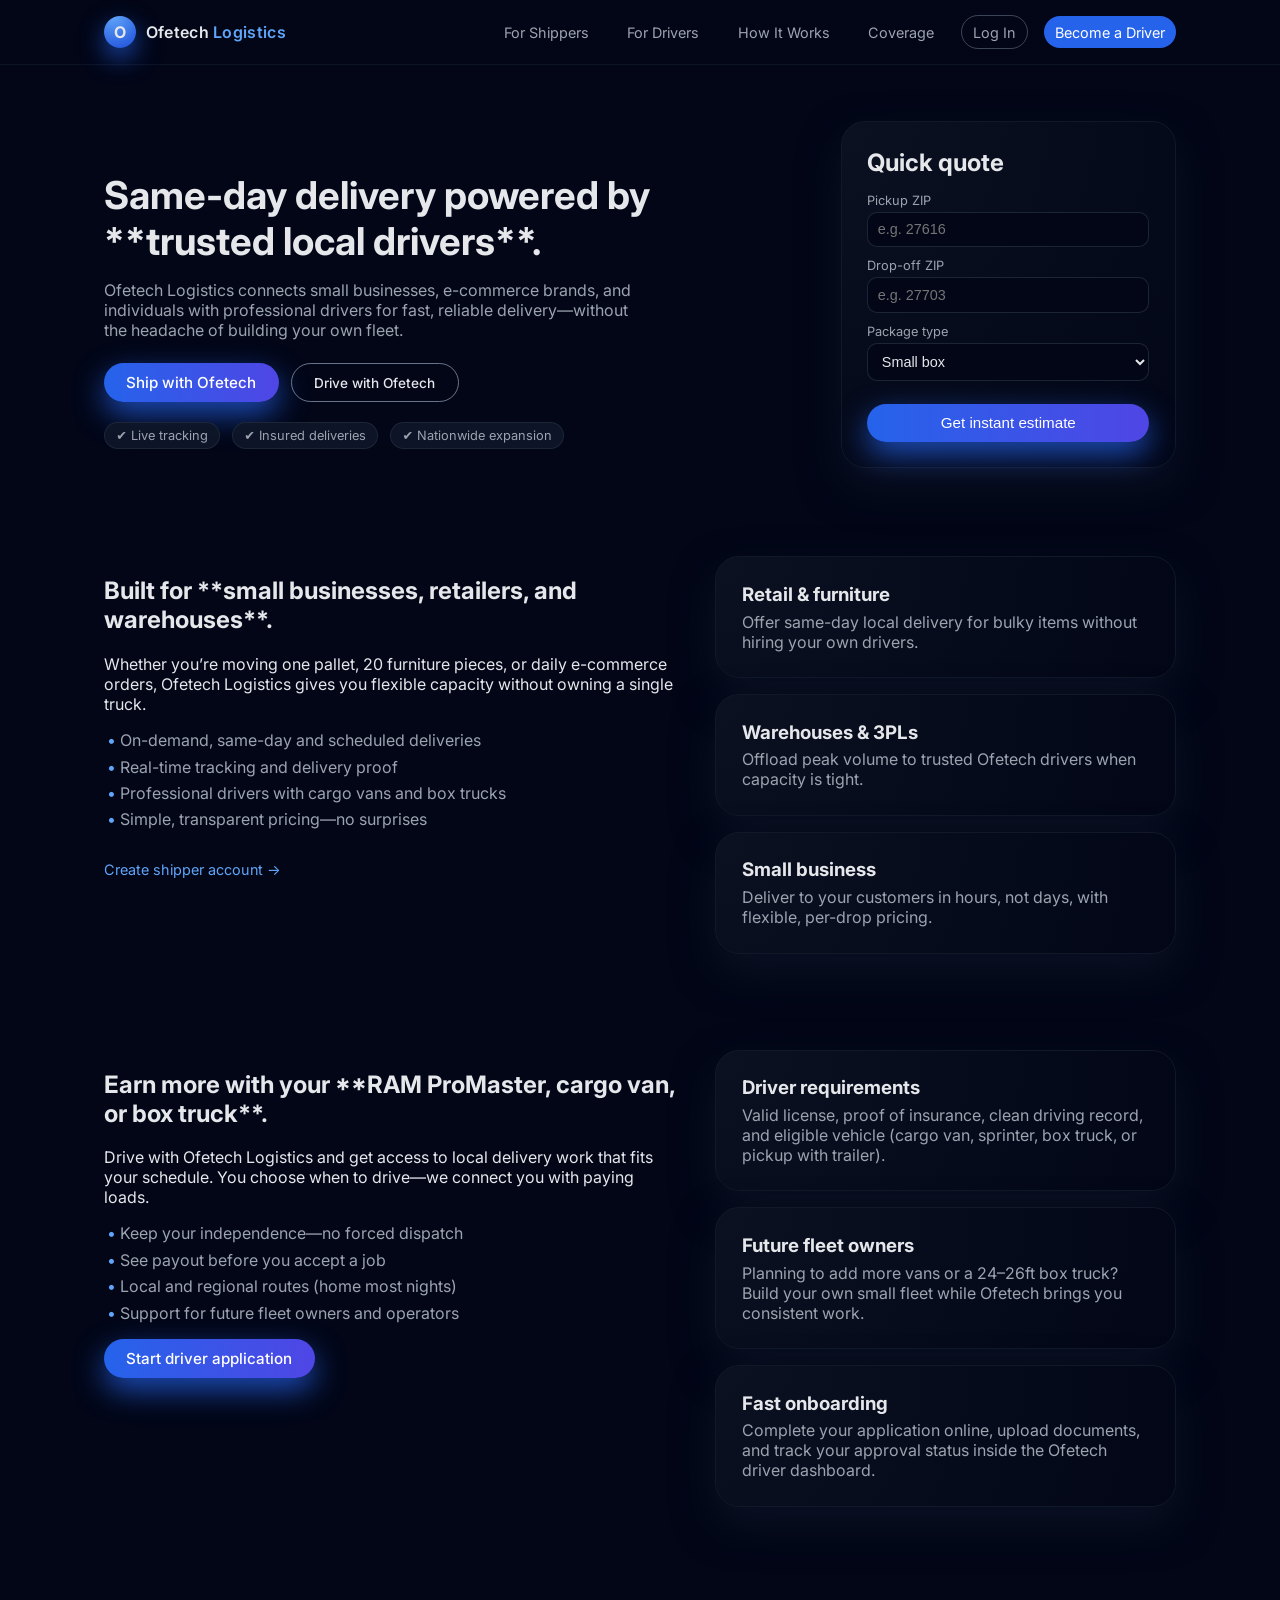
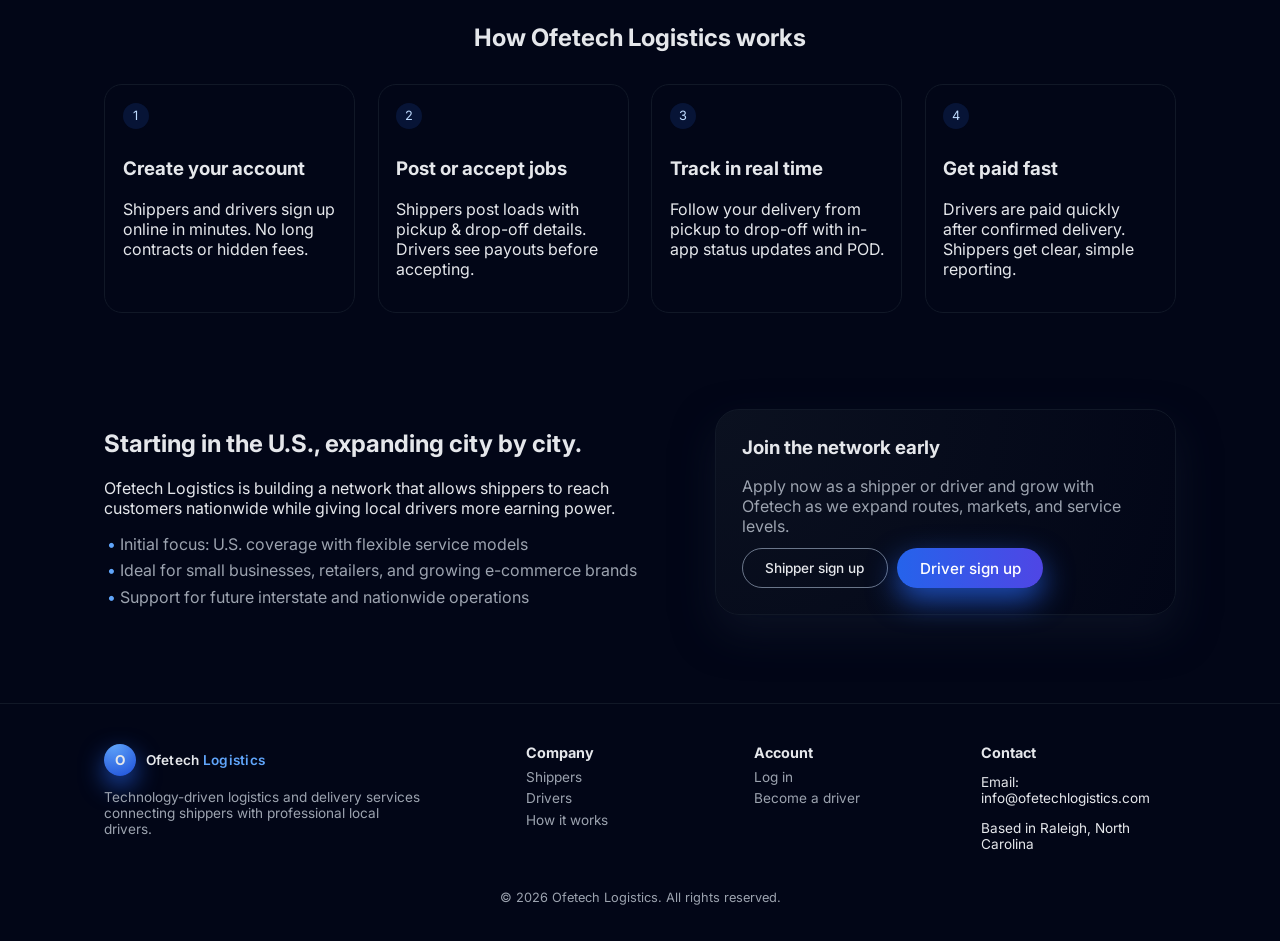
==== index.html @ 064f71fd "initial commit" ====
<!DOCTYPE html>
<html lang="en">
<head>
  <meta charset="UTF-8" />
  <meta name="viewport" content="width=device-width, initial-scale=1.0" />
  <title>Ofetech Logistics | Fast Local Delivery & Last-Mile Solutions</title>
  <meta name="description" content="Ofetech Logistics connects shippers with professional drivers for same-day and last-mile delivery across the U.S." />
  <link rel="preconnect" href="https://fonts.googleapis.com" />
  <link rel="preconnect" href="https://fonts.gstatic.com" crossorigin />
  <link href="https://fonts.googleapis.com/css2?family=Inter:wght@400;500;600;700&display=swap" rel="stylesheet" />
  <link rel="stylesheet" href="assets/css/styles.css" />
</head>
<body>
  <header class="site-header">
    <div class="container header-inner">
      <div class="logo">
        <span class="logo-mark">O</span>
        <span class="logo-text">Ofetech <span>Logistics</span></span>
      </div>

      <nav class="nav-desktop">
        <a href="#shippers">For Shippers</a>
        <a href="#drivers">For Drivers</a>
        <a href="#how-it-works">How It Works</a>
        <a href="#coverage">Coverage</a>
        <a href="login.html" class="nav-link-ghost">Log In</a>
        <a href="driver-signup.html" class="nav-link-primary">Become a Driver</a>
      </nav>

      <button class="nav-toggle" onclick="toggleMobileNav()">
        ☰
      </button>
    </div>

    <nav id="nav-mobile" class="nav-mobile">
      <a href="#shippers" onclick="toggleMobileNav()">For Shippers</a>
      <a href="#drivers" onclick="toggleMobileNav()">For Drivers</a>
      <a href="#how-it-works" onclick="toggleMobileNav()">How It Works</a>
      <a href="#coverage" onclick="toggleMobileNav()">Coverage</a>
      <a href="login.html" onclick="toggleMobileNav()">Log In</a>
      <a href="driver-signup.html" onclick="toggleMobileNav()">Become a Driver</a>
    </nav>
  </header>

  <main>
    <!-- Hero -->
    <section class="hero">
      <div class="container hero-grid">
        <div class="hero-copy">
          <h1>Same-day delivery powered by **trusted local drivers**.</h1>
          <p>
            Ofetech Logistics connects small businesses, e-commerce brands, and individuals
            with professional drivers for fast, reliable delivery—without the headache of
            building your own fleet.
          </p>
          <div class="hero-actions">
            <a href="#shippers" class="btn-primary">Ship with Ofetech</a>
            <a href="driver-signup.html" class="btn-outline">Drive with Ofetech</a>
          </div>
          <div class="hero-meta">
            <span>✔ Live tracking</span>
            <span>✔ Insured deliveries</span>
            <span>✔ Nationwide expansion</span>
          </div>
        </div>

        <div class="hero-panel">
          <div class="card hero-card">
            <h2>Quick quote</h2>
            <form id="quote-form">
              <label>
                Pickup ZIP
                <input type="text" name="pickup" required placeholder="e.g. 27616" />
              </label>
              <label>
                Drop-off ZIP
                <input type="text" name="dropoff" required placeholder="e.g. 27703" />
              </label>
              <label>
                Package type
                <select name="package">
                  <option value="small">Small box</option>
                  <option value="medium">Medium box</option>
                  <option value="large">Large box</option>
                  <option value="furniture">Furniture / Large item</option>
                  <option value="pallet">Pallet / Freight</option>
                </select>
              </label>
              <button type="submit" class="btn-primary-full">Get instant estimate</button>
              <p class="form-note" id="quote-result"></p>
            </form>
          </div>
        </div>
      </div>
    </section>

    <!-- Shippers section -->
    <section id="shippers" class="section">
      <div class="container section-grid">
        <div>
          <h2>Built for **small businesses, retailers, and warehouses**.</h2>
          <p>
            Whether you’re moving one pallet, 20 furniture pieces, or daily e-commerce
            orders, Ofetech Logistics gives you flexible capacity without owning a single
            truck.
          </p>
          <ul class="feature-list">
            <li>On-demand, same-day and scheduled deliveries</li>
            <li>Real-time tracking and delivery proof</li>
            <li>Professional drivers with cargo vans and box trucks</li>
            <li>Simple, transparent pricing—no surprises</li>
          </ul>
          <a href="login.html" class="link-cta">Create shipper account →</a>
        </div>
        <div class="card-list">
          <div class="card">
            <h3>Retail & furniture</h3>
            <p>Offer same-day local delivery for bulky items without hiring your own drivers.</p>
          </div>
          <div class="card">
            <h3>Warehouses & 3PLs</h3>
            <p>Offload peak volume to trusted Ofetech drivers when capacity is tight.</p>
          </div>
          <div class="card">
            <h3>Small business</h3>
            <p>Deliver to your customers in hours, not days, with flexible, per-drop pricing.</p>
          </div>
        </div>
      </div>
    </section>

    <!-- Drivers section -->
    <section id="drivers" class="section section-alt">
      <div class="container section-grid">
        <div>
          <h2>Earn more with your **RAM ProMaster, cargo van, or box truck**.</h2>
          <p>
            Drive with Ofetech Logistics and get access to local delivery work that fits
            your schedule. You choose when to drive—we connect you with paying loads.
          </p>
          <ul class="feature-list">
            <li>Keep your independence—no forced dispatch</li>
            <li>See payout before you accept a job</li>
            <li>Local and regional routes (home most nights)</li>
            <li>Support for future fleet owners and operators</li>
          </ul>
          <a href="driver-signup.html" class="btn-primary">Start driver application</a>
        </div>
        <div class="card-list">
          <div class="card">
            <h3>Driver requirements</h3>
            <p>
              Valid license, proof of insurance, clean driving record, and eligible vehicle
              (cargo van, sprinter, box truck, or pickup with trailer).
            </p>
          </div>
          <div class="card">
            <h3>Future fleet owners</h3>
            <p>
              Planning to add more vans or a 24–26ft box truck? Build your own small fleet
              while Ofetech brings you consistent work.
            </p>
          </div>
          <div class="card">
            <h3>Fast onboarding</h3>
            <p>
              Complete your application online, upload documents, and track your approval
              status inside the Ofetech driver dashboard.
            </p>
          </div>
        </div>
      </div>
    </section>

    <!-- How it works -->
    <section id="how-it-works" class="section">
      <div class="container">
        <h2 class="section-title">How Ofetech Logistics works</h2>
        <div class="steps-grid">
          <div class="step">
            <span class="step-number">1</span>
            <h3>Create your account</h3>
            <p>Shippers and drivers sign up online in minutes. No long contracts or hidden fees.</p>
          </div>
          <div class="step">
            <span class="step-number">2</span>
            <h3>Post or accept jobs</h3>
            <p>Shippers post loads with pickup & drop-off details. Drivers see payouts before accepting.</p>
          </div>
          <div class="step">
            <span class="step-number">3</span>
            <h3>Track in real time</h3>
            <p>Follow your delivery from pickup to drop-off with in-app status updates and POD.</p>
          </div>
          <div class="step">
            <span class="step-number">4</span>
            <h3>Get paid fast</h3>
            <p>Drivers are paid quickly after confirmed delivery. Shippers get clear, simple reporting.</p>
          </div>
        </div>
      </div>
    </section>

    <!-- Coverage -->
    <section id="coverage" class="section section-alt">
      <div class="container section-grid">
        <div>
          <h2>Starting in the U.S., expanding city by city.</h2>
          <p>
            Ofetech Logistics is building a network that allows shippers to reach customers
            nationwide while giving local drivers more earning power.
          </p>
          <ul class="feature-list">
            <li>Initial focus: U.S. coverage with flexible service models</li>
            <li>Ideal for small businesses, retailers, and growing e-commerce brands</li>
            <li>Support for future interstate and nationwide operations</li>
          </ul>
        </div>
        <div class="card coverage-card">
          <h3>Join the network early</h3>
          <p>
            Apply now as a shipper or driver and grow with Ofetech as we expand routes,
            markets, and service levels.
          </p>
          <div class="coverage-actions">
            <a href="login.html" class="btn-outline">Shipper sign up</a>
            <a href="driver-signup.html" class="btn-primary">Driver sign up</a>
          </div>
        </div>
      </div>
    </section>
  </main>

  <footer class="site-footer">
    <div class="container footer-grid">
      <div>
        <div class="logo footer-logo">
          <span class="logo-mark">O</span>
          <span class="logo-text">Ofetech <span>Logistics</span></span>
        </div>
        <p class="footer-text">
          Technology-driven logistics and delivery services connecting shippers with
          professional local drivers.
        </p>
      </div>
      <div>
        <h4>Company</h4>
        <a href="#shippers">Shippers</a>
        <a href="#drivers">Drivers</a>
        <a href="#how-it-works">How it works</a>
      </div>
      <div>
        <h4>Account</h4>
        <a href="login.html">Log in</a>
        <a href="driver-signup.html">Become a driver</a>
      </div>
      <div>
        <h4>Contact</h4>
        <p>Email: info@ofetechlogistics.com</p>
        <p>Based in Raleigh, North Carolina</p>
      </div>
    </div>
    <div class="footer-bottom">
      <p>© <span id="year"></span> Ofetech Logistics. All rights reserved.</p>
    </div>
  </footer>

  <script src="assets/js/app.js"></script>
</body>
</html>
---- assets/css/styles.css ----
:root {
  --bg: #040711;
  --bg-alt: #070b1f;
  --card-bg: #0c1024;
  --accent: #2563eb;
  --accent-soft: rgba(37, 99, 235, 0.15);
  --accent-strong: #1d4ed8;
  --text: #e5e7eb;
  --muted: #9ca3af;
  --border: #111827;
  --danger: #f97373;
  --radius-lg: 18px;
  --radius-xl: 24px;
  --shadow-soft: 0 18px 40px rgba(15, 23, 42, 0.65);
}

*,
*::before,
*::after {
  box-sizing: border-box;
}

html,
body {
  margin: 0;
  padding: 0;
  font-family: "Inter", system-ui, -apple-system, BlinkMacSystemFont, sans-serif;
  background: radial-gradient(circle at top, #020617 0, #020617 35%, #020617 100%);
  color: var(--text);
}

body.page-alt {
  background: radial-gradient(circle at top, #020617 0, #020617 40%, #020617 100%);
}

body.page-dashboard {
  background: #020617;
}

/* Layout */
.container {
  width: 100%;
  max-width: 1120px;
  margin: 0 auto;
  padding: 0 1.5rem;
}

/* Header */
.site-header {
  position: sticky;
  top: 0;
  z-index: 40;
  background: linear-gradient(to bottom, rgba(2, 6, 23, 0.98), rgba(2, 6, 23, 0.9));
  border-bottom: 1px solid rgba(15, 23, 42, 0.8);
  backdrop-filter: blur(16px);
}

.simple-header {
  position: static;
}

.header-inner {
  display: flex;
  align-items: center;
  justify-content: space-between;
  height: 64px;
}

/* Logo */
.logo {
  display: flex;
  align-items: center;
  gap: 0.6rem;
}

.logo-mark {
  width: 32px;
  height: 32px;
  border-radius: 999px;
  background: radial-gradient(circle at 30% 0, #60a5fa, #1d4ed8);
  display: inline-flex;
  align-items: center;
  justify-content: center;
  font-weight: 700;
  color: #e5e7eb;
  box-shadow: 0 10px 25px rgba(37, 99, 235, 0.7);
}

.logo-text {
  font-weight: 600;
  letter-spacing: 0.02em;
}

.logo-text span {
  color: #60a5fa;
}

/* Nav */
.nav-desktop {
  display: flex;
  align-items: center;
  gap: 1rem;
  font-size: 0.9rem;
}

.nav-desktop a {
  color: var(--muted);
  text-decoration: none;
  padding: 0.45rem 0.7rem;
  border-radius: 999px;
  transition: 0.18s ease;
}

.nav-desktop a:hover {
  color: #e5e7eb;
  background: rgba(15, 23, 42, 0.95);
}

.nav-link-primary {
  background: var(--accent);
  color: white !important;
  padding-inline: 0.95rem;
}

.nav-link-primary:hover {
  background: var(--accent-strong);
}

.nav-link-ghost {
  border: 1px solid rgba(148, 163, 184, 0.4);
}

/* Mobile nav */
.nav-toggle {
  display: none;
  background: transparent;
  border: 1px solid rgba(148, 163, 184, 0.4);
  border-radius: 999px;
  width: 34px;
  height: 34px;
  color: #e5e7eb;
}

.nav-mobile {
  display: none;
  flex-direction: column;
  padding: 0.75rem 1.5rem 1rem;
  gap: 0.5rem;
  background: #020617;
  border-bottom: 1px solid #111827;
}

.nav-mobile a {
  text-decoration: none;
  color: var(--muted);
  padding: 0.4rem 0;
}

/* Hero */
.hero {
  padding: 3.5rem 0 2.5rem;
}

.hero-grid {
  display: grid;
  grid-template-columns: minmax(0, 1.4fr) minmax(0, 1.1fr);
  gap: 2.5rem;
  align-items: center;
}

.hero-copy h1 {
  font-size: clamp(1.9rem, 3vw, 2.4rem);
  line-height: 1.2;
  margin-bottom: 1rem;
}

.hero-copy h1 strong {
  color: #60a5fa;
}

.hero-copy p {
  color: var(--muted);
  max-width: 34rem;
}

.hero-actions {
  display: flex;
  flex-wrap: wrap;
  gap: 0.75rem;
  margin-top: 1.4rem;
}

.btn-primary,
.btn-outline,
.btn-primary-full {
  border-radius: 999px;
  padding: 0.65rem 1.4rem;
  border: none;
  cursor: pointer;
  font-weight: 500;
  font-size: 0.95rem;
  text-decoration: none;
  display: inline-flex;
  align-items: center;
  justify-content: center;
  gap: 0.4rem;
}

.btn-primary,
.btn-primary-full {
  background: linear-gradient(to right, #2563eb, #4f46e5);
  color: white;
  box-shadow: 0 12px 30px rgba(37, 99, 235, 0.75);
}

.btn-outline {
  border: 1px solid rgba(148, 163, 184, 0.7);
  background: transparent;
  color: var(--text);
}

.btn-primary-full {
  width: 100%;
  margin-top: 0.75rem;
}

.hero-meta {
  display: flex;
  flex-wrap: wrap;
  gap: 0.75rem;
  margin-top: 1.25rem;
  font-size: 0.8rem;
  color: var(--muted);
}

.hero-meta span {
  padding: 0.3rem 0.7rem;
  border-radius: 999px;
  background: rgba(15, 23, 42, 0.9);
  border: 1px solid rgba(31, 41, 55, 0.9);
}

/* Hero panel */
.hero-panel {
  display: flex;
  justify-content: flex-end;
}

.card {
  background: radial-gradient(circle at top left, #0b1120, #020617);
  border-radius: var(--radius-xl);
  padding: 1.6rem;
  border: 1px solid #111827;
  box-shadow: var(--shadow-soft);
}

.hero-card h2 {
  margin-top: 0;
  margin-bottom: 1rem;
}

.hero-card label {
  display: block;
  font-size: 0.8rem;
  color: var(--muted);
  margin-bottom: 0.7rem;
}

.hero-card input,
.hero-card select,
.auth-card input,
.auth-card select,
.auth-card textarea {
  width: 100%;
  margin-top: 0.25rem;
  padding: 0.55rem 0.6rem;
  border-radius: 10px;
  border: 1px solid rgba(31, 41, 55, 0.9);
  background: #020617;
  color: #e5e7eb;
  font-size: 0.9rem;
}

.hero-card input:focus,
.hero-card select:focus,
.auth-card input:focus,
.auth-card select:focus,
.auth-card textarea:focus {
  outline: none;
  border-color: #2563eb;
  box-shadow: 0 0 0 1px rgba(37, 99, 235, 0.6);
}

.form-note {
  font-size: 0.8rem;
  color: var(--muted);
  margin-top: 0.5rem;
}

/* Sections */
.section {
  padding: 3rem 0;
}

.section-alt {
  background: radial-gradient(circle at top, #020617 0, #020617 40%, #020617 100%);
}

.section-grid {
  display: grid;
  grid-template-columns: minmax(0, 1.5fr) minmax(0, 1.2fr);
  gap: 2.2rem;
  align-items: flex-start;
}

.section-title {
  text-align: center;
  margin-bottom: 2rem;
}

.feature-list {
  padding-left: 1rem;
  list-style: none;
  color: var(--muted);
}

.feature-list li {
  position: relative;
  margin-bottom: 0.4rem;
}

.feature-list li::before {
  content: "•";
  position: absolute;
  left: -0.8rem;
  color: #60a5fa;
}

/* Cards list */
.card-list {
  display: grid;
  grid-template-columns: minmax(0, 1fr);
  gap: 1rem;
}

.card h3 {
  margin-top: 0;
  margin-bottom: 0.35rem;
}

.card p {
  margin: 0;
  color: var(--muted);
}

.link-cta {
  display: inline-flex;
  margin-top: 1rem;
  color: #60a5fa;
  text-decoration: none;
  font-size: 0.9rem;
}

/* Steps */
.steps-grid {
  display: grid;
  grid-template-columns: repeat(auto-fit, minmax(180px, 1fr));
  gap: 1.4rem;
}

.step {
  background: #020617;
  border-radius: var(--radius-lg);
  padding: 1.1rem;
  border: 1px solid #111827;
}

.step-number {
  display: inline-flex;
  width: 26px;
  height: 26px;
  border-radius: 999px;
  align-items: center;
  justify-content: center;
  font-size: 0.8rem;
  background: var(--accent-soft);
  color: #bfdbfe;
  margin-bottom: 0.6rem;
}

/* Coverage */
.coverage-card {
  display: flex;
  flex-direction: column;
  gap: 0.75rem;
}

.coverage-actions {
  display: flex;
  flex-wrap: wrap;
  gap: 0.6rem;
}

/* Footer */
.site-footer {
  padding: 2.5rem 0 1.5rem;
  border-top: 1px solid #111827;
  margin-top: 2rem;
}

.footer-grid {
  display: grid;
  grid-template-columns: minmax(0, 2fr) repeat(3, minmax(0, 1fr));
  gap: 2rem;
  font-size: 0.85rem;
}

.footer-logo {
  margin-bottom: 0.6rem;
}

.footer-text {
  color: var(--muted);
  max-width: 20rem;
}

.site-footer h4 {
  margin-top: 0;
  margin-bottom: 0.5rem;
  font-size: 0.9rem;
}

.site-footer a {
  display: block;
  color: var(--muted);
  text-decoration: none;
  margin-bottom: 0.35rem;
}

.site-footer a:hover {
  color: #e5e7eb;
}

.footer-bottom {
  margin-top: 1.5rem;
  text-align: center;
  font-size: 0.8rem;
  color: var(--muted);
}

/* Auth pages */
.auth-main {
  min-height: calc(100vh - 64px);
  display: flex;
  align-items: center;
  justify-content: center;
  padding: 2.5rem 1.5rem;
}

.auth-card {
  width: 100%;
  max-width: 520px;
  padding: 2rem 1.8rem;
  border-radius: var(--radius-xl);
  border: 1px solid #111827;
  background: linear-gradient(145deg, #020617, #020617 40%, #020617);
  box-shadow: var(--shadow-soft);
}

.auth-card h1 {
  margin-top: 0;
  margin-bottom: 0.4rem;
}

.auth-subtitle {
  color: var(--muted);
  font-size: 0.9rem;
  margin-bottom: 1.3rem;
}

.form-grid {
  display: grid;
  grid-template-columns: repeat(auto-fit, minmax(160px, 1fr));
  gap: 0.7rem;
}

.auth-card label {
  display: block;
  font-size: 0.8rem;
  color: var(--muted);
  margin-bottom: 0.7rem;
}

.auth-card textarea {
  resize: vertical;
  min-height: 80px;
}

.checkbox-row {
  display: flex;
  align-items: center;
  gap: 0.4rem;
  font-size: 0.8rem;
}

.auth-footer-link {
  margin-top: 1rem;
  font-size: 0.85rem;
  color: var(--muted);
}

.auth-footer-link a {
  color: #60a5fa;
  text-decoration: none;
}

/* Dashboard */
.dashboard-header {
  border-bottom: 1px solid #111827;
  background: #020617;
}

.dash-header-inner {
  display: flex;
  align-items: center;
  justify-content: space-between;
  height: 60px;
}

.dashboard-main {
  display: grid;
  grid-template-columns: 220px minmax(0, 1fr);
  gap: 1.5rem;
  padding-top: 1.8rem;
  padding-bottom: 2.5rem;
}

.dashboard-sidebar {
  border-radius: var(--radius-lg);
  border: 1px solid #111827;
  background: #020617;
  padding: 0.6rem;
  display: flex;
  flex-direction: column;
  gap: 0.35rem;
}

.sidebar-item {
  border-radius: 999px;
  border: none;
  padding: 0.55rem 0.9rem;
  background: transparent;
  color: var(--muted);
  text-align: left;
  cursor: pointer;
  font-size: 0.9rem;
}

.sidebar-item.active {
  background: var(--accent-soft);
  color: #e5e7eb;
}

.dashboard-content h1 {
  margin-top: 0;
  margin-bottom: 0.3rem;
}

.dash-subtitle {
  color: var(--muted);
  font-size: 0.9rem;
  margin-bottom: 1.2rem;
}

.job-card {
  border-left: 3px solid #2563eb;
}

.badge {
  display: inline-block;
  padding: 0.2rem 0.6rem;
  border-radius: 999px;
  background: rgba(148, 163, 184, 0.15);
  font-size: 0.75rem;
  margin-top: 0.5rem;
}

.payout {
  margin-top: 0.6rem;
  font-weight: 600;
}

/* Buttons small/outline for header */
.btn-outline {
  font-size: 0.85rem;
}

/* Responsive */
@media (max-width: 900px) {
  .hero-grid,
  .section-grid,
  .dashboard-main {
    grid-template-columns: minmax(0, 1fr);
  }

  .hero-panel {
    justify-content: center;
  }

  .dashboard-main {
    grid-template-columns: minmax(0, 1fr);
  }

  .dashboard-sidebar {
    flex-direction: row;
    overflow-x: auto;
  }

  .dashboard-sidebar::-webkit-scrollbar {
    display: none;
  }

  .footer-grid {
    grid-template-columns: minmax(0, 1.7fr) repeat(2, minmax(0, 1fr));
  }
}

@media (max-width: 720px) {
  .nav-desktop {
    display: none;
  }

  .nav-toggle {
    display: inline-flex;
    align-items: center;
    justify-content: center;
  }

  .hero {
    padding-top: 2.5rem;
  }

  .footer-grid {
    grid-template-columns: minmax(0, 1fr);
  }

  .auth-card {
    padding: 1.5rem 1.3rem;
  }
}
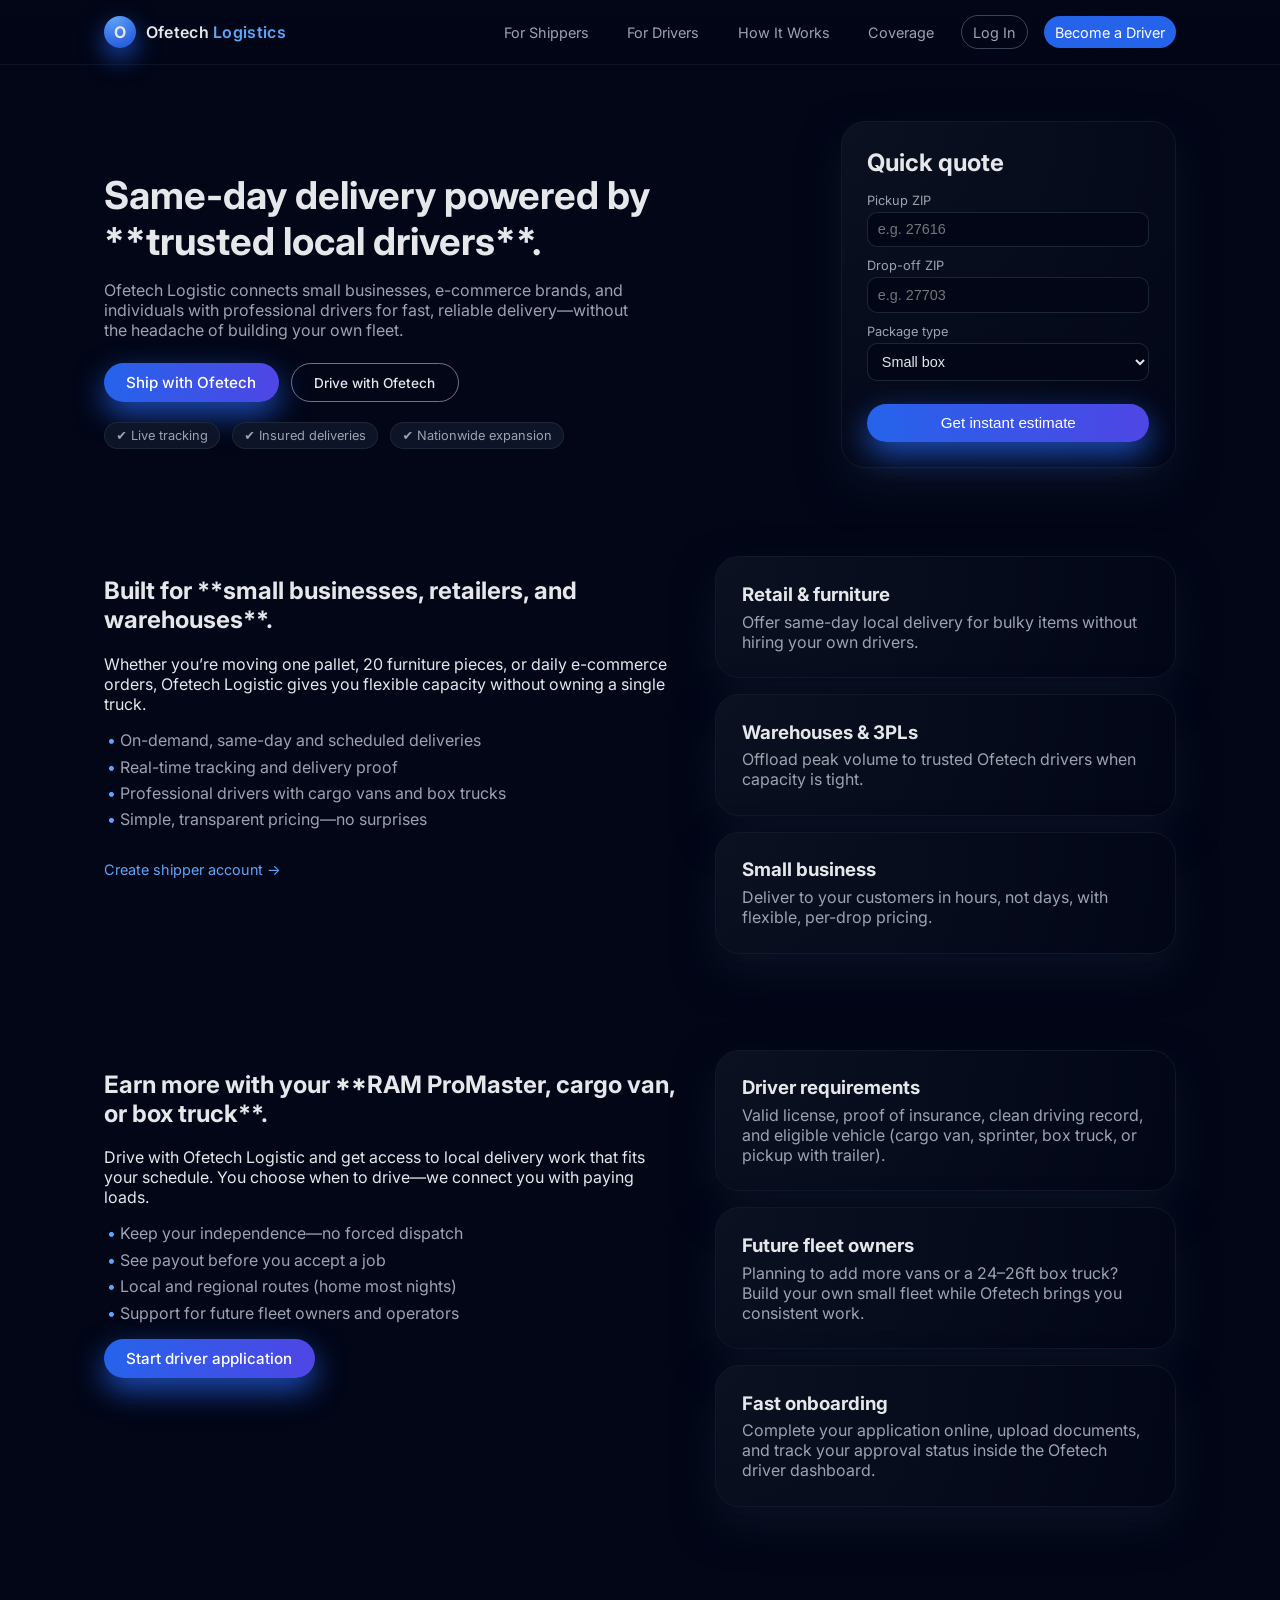
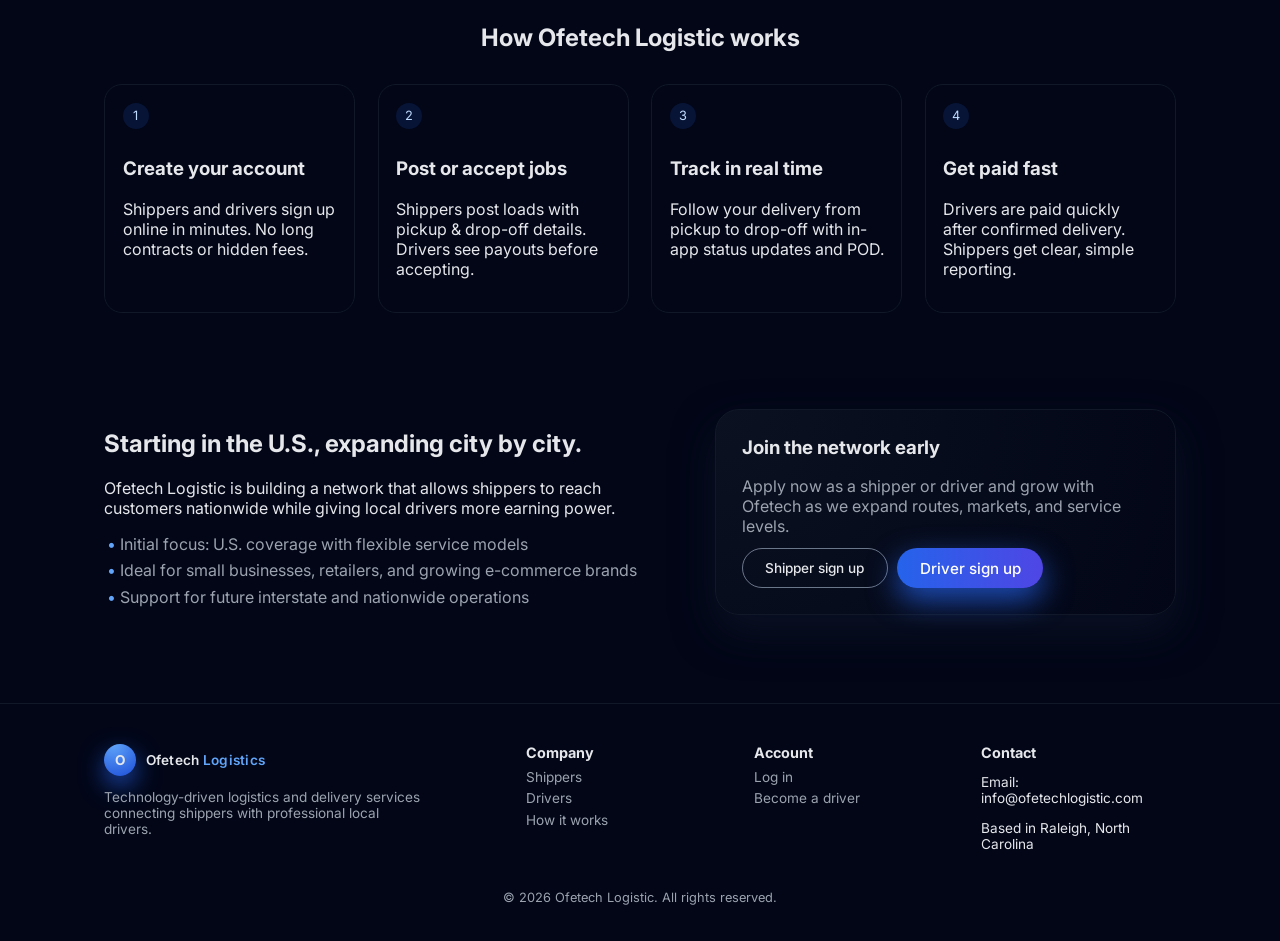
==== commit 2f892345: "initial commit" ====
--- a/index.html
+++ b/index.html
@@ -3,8 +3,8 @@
 <head>
   <meta charset="UTF-8" />
   <meta name="viewport" content="width=device-width, initial-scale=1.0" />
-  <title>Ofetech Logistics | Fast Local Delivery & Last-Mile Solutions</title>
-  <meta name="description" content="Ofetech Logistics connects shippers with professional drivers for same-day and last-mile delivery across the U.S." />
+  <title>Ofetech Logistic | Fast Local Delivery & Last-Mile Solutions</title>
+  <meta name="description" content="Ofetech Logistic connects shippers with professional drivers for same-day and last-mile delivery across the U.S." />
   <link rel="preconnect" href="https://fonts.googleapis.com" />
   <link rel="preconnect" href="https://fonts.gstatic.com" crossorigin />
   <link href="https://fonts.googleapis.com/css2?family=Inter:wght@400;500;600;700&display=swap" rel="stylesheet" />
@@ -49,7 +49,7 @@
         <div class="hero-copy">
           <h1>Same-day delivery powered by **trusted local drivers**.</h1>
           <p>
-            Ofetech Logistics connects small businesses, e-commerce brands, and individuals
+            Ofetech Logistic connects small businesses, e-commerce brands, and individuals
             with professional drivers for fast, reliable delivery—without the headache of
             building your own fleet.
           </p>
@@ -101,7 +101,7 @@
           <h2>Built for **small businesses, retailers, and warehouses**.</h2>
           <p>
             Whether you’re moving one pallet, 20 furniture pieces, or daily e-commerce
-            orders, Ofetech Logistics gives you flexible capacity without owning a single
+            orders, Ofetech Logistic gives you flexible capacity without owning a single
             truck.
           </p>
           <ul class="feature-list">
@@ -135,7 +135,7 @@
         <div>
           <h2>Earn more with your **RAM ProMaster, cargo van, or box truck**.</h2>
           <p>
-            Drive with Ofetech Logistics and get access to local delivery work that fits
+            Drive with Ofetech Logistic and get access to local delivery work that fits
             your schedule. You choose when to drive—we connect you with paying loads.
           </p>
           <ul class="feature-list">
@@ -175,7 +175,7 @@
     <!-- How it works -->
     <section id="how-it-works" class="section">
       <div class="container">
-        <h2 class="section-title">How Ofetech Logistics works</h2>
+        <h2 class="section-title">How Ofetech Logistic works</h2>
         <div class="steps-grid">
           <div class="step">
             <span class="step-number">1</span>
@@ -207,7 +207,7 @@
         <div>
           <h2>Starting in the U.S., expanding city by city.</h2>
           <p>
-            Ofetech Logistics is building a network that allows shippers to reach customers
+            Ofetech Logistic is building a network that allows shippers to reach customers
             nationwide while giving local drivers more earning power.
           </p>
           <ul class="feature-list">
@@ -256,12 +256,12 @@
       </div>
       <div>
         <h4>Contact</h4>
-        <p>Email: info@ofetechlogistics.com</p>
+        <p>Email: info@ofetechlogistic.com</p>
         <p>Based in Raleigh, North Carolina</p>
       </div>
     </div>
     <div class="footer-bottom">
-      <p>© <span id="year"></span> Ofetech Logistics. All rights reserved.</p>
+      <p>© <span id="year"></span> Ofetech Logistic. All rights reserved.</p>
     </div>
   </footer>
 
